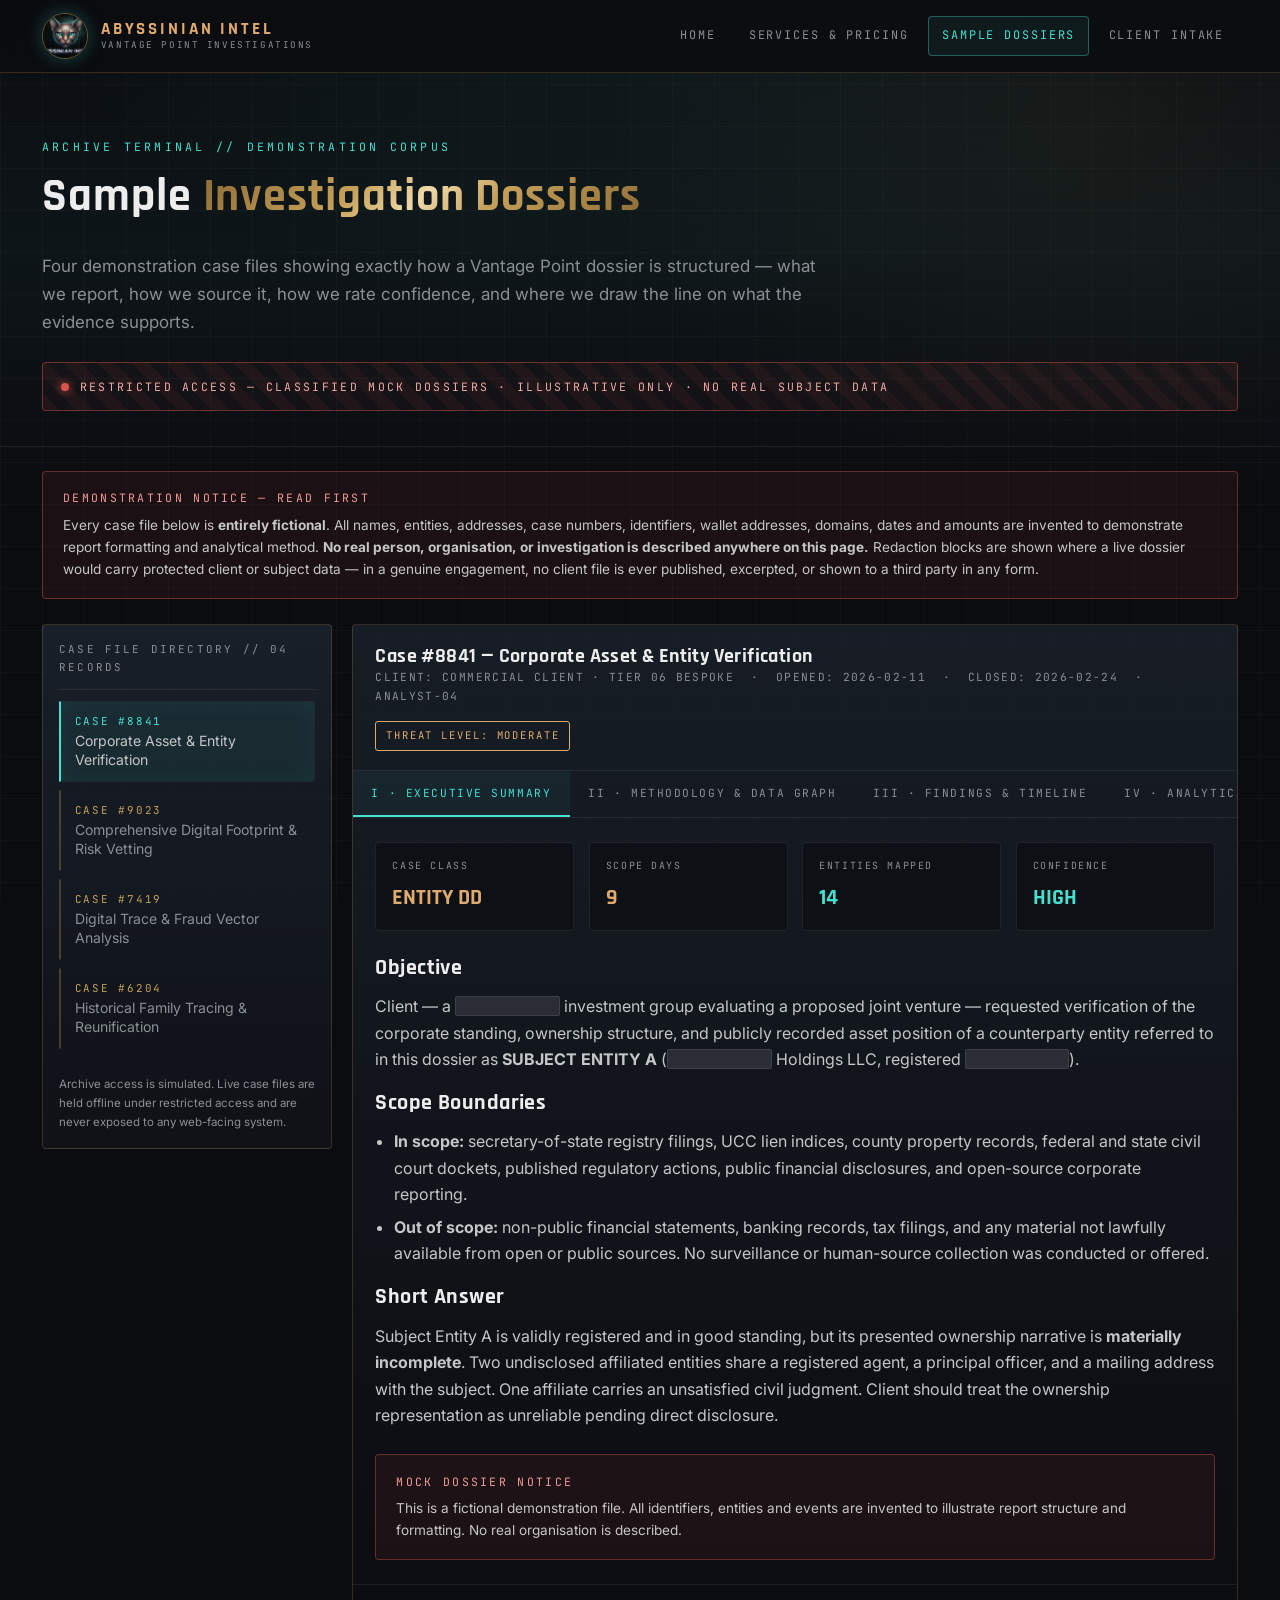
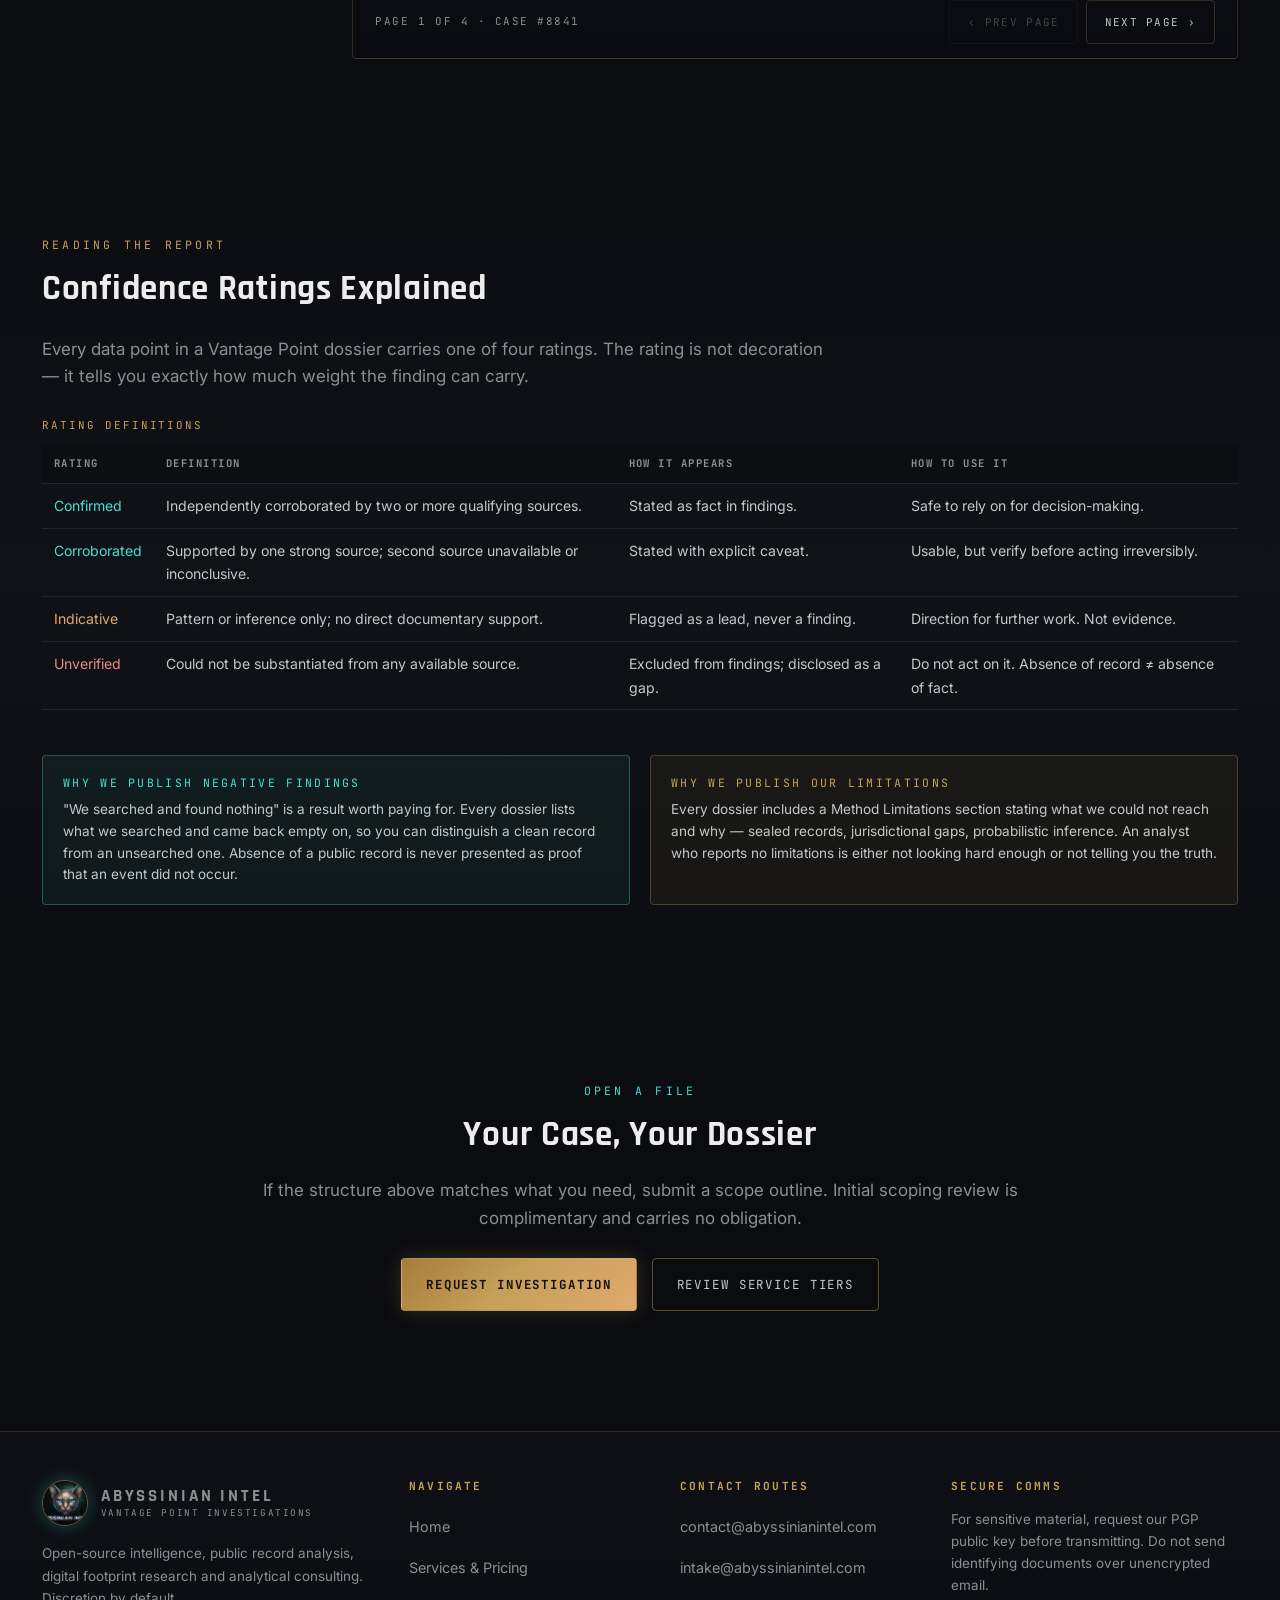
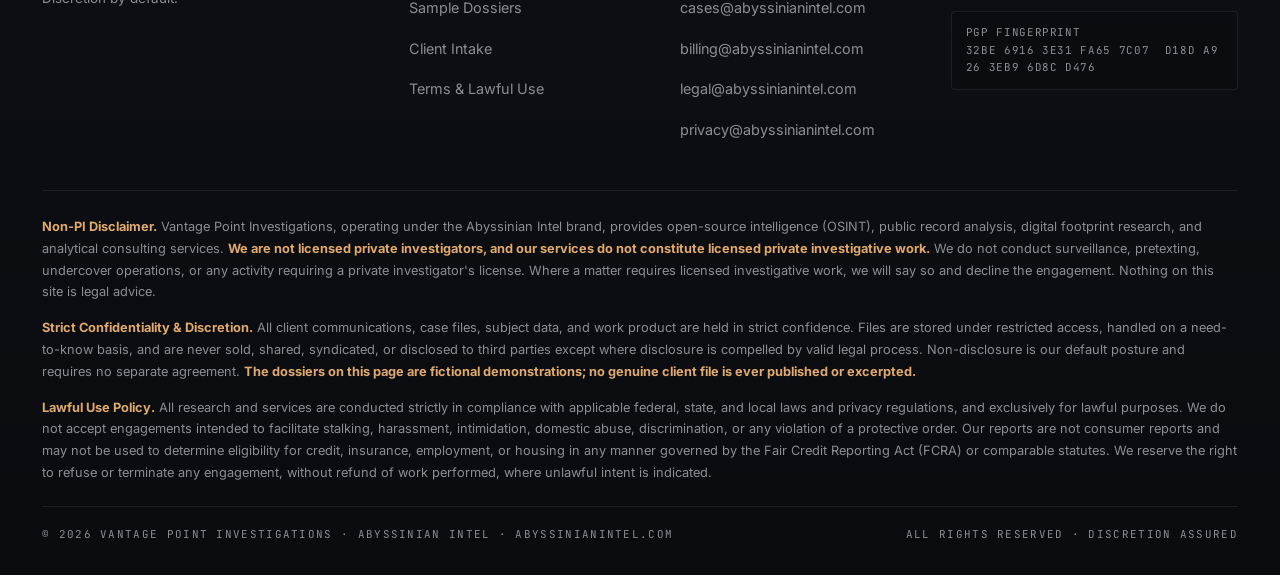
==== reports.html @ d6c613a6 "Initial commit: Abyssinian Intel site build" ====
<!DOCTYPE html>
<html lang="en">
<head>
<meta charset="utf-8">
<meta name="viewport" content="width=device-width, initial-scale=1">
<title>Sample Dossiers — Abyssinian Intel | Vantage Point Investigations</title>
<meta name="description" content="Interactive mock investigation dossiers demonstrating Vantage Point Investigations' report structure: executive summary, methodology, findings and timeline, and analytical conclusion.">
<meta name="theme-color" content="#0B0C10">
<meta name="robots" content="noindex, follow">
<link rel="icon" href="assets/Logo1.jpg">
<link rel="preconnect" href="https://fonts.googleapis.com">
<link rel="preconnect" href="https://fonts.gstatic.com" crossorigin>
<link href="https://fonts.googleapis.com/css2?family=Rajdhani:wght@500;600;700&family=Inter:wght@300;400;500;600&family=JetBrains+Mono:wght@400;500&display=swap" rel="stylesheet">
<link rel="stylesheet" href="assets/css/style.css">
</head>
<body>

<div class="backdrop" aria-hidden="true"></div>

<!-- ====================== HEADER ====================== -->
<header class="site-header">
  <div class="wrap nav">
    <a class="brand" href="index.html" aria-label="Abyssinian Intel — home">
      <img class="brand__mark" src="assets/Logo1.jpg" alt="Abyssinian Intel emblem">
      <span class="brand__text">
        <span class="brand__name">Abyssinian Intel</span>
        <span class="brand__sub">Vantage Point Investigations</span>
      </span>
    </a>
    <button class="nav__toggle" type="button" aria-controls="nav-links" aria-expanded="false" aria-label="Toggle navigation">☰</button>
    <nav class="nav__links" id="nav-links" aria-label="Primary">
      <a href="index.html">Home</a>
      <a href="services.html">Services &amp; Pricing</a>
      <a href="reports.html">Sample Dossiers</a>
      <a href="intake.html">Client Intake</a>
    </nav>
  </div>
</header>

<main>

  <!-- ====================== PAGE HEAD ====================== -->
  <section class="page-head">
    <div class="wrap">
      <span class="eyebrow">Archive Terminal // Demonstration Corpus</span>
      <h1>Sample <span class="metal">Investigation Dossiers</span></h1>
      <p class="lede mb-2">
        Four demonstration case files showing exactly how a Vantage Point dossier is structured — what we report,
        how we source it, how we rate confidence, and where we draw the line on what the evidence supports.
      </p>

      <div class="classified-bar" role="note">
        Restricted Access — Classified Mock Dossiers · Illustrative Only · No Real Subject Data
      </div>
    </div>
  </section>

  <!-- ====================== TERMINAL ====================== -->
  <section class="section" style="padding-top:1.5rem">
    <div class="wrap">

      <div class="notice notice--red mb-2" role="note">
        <span class="notice__title">Demonstration Notice — Read First</span>
        <p class="mb-0 small">
          Every case file below is <strong>entirely fictional</strong>. All names, entities, addresses, case numbers,
          identifiers, wallet addresses, domains, dates and amounts are invented to demonstrate report formatting and
          analytical method. <strong>No real person, organisation, or investigation is described anywhere on this page.</strong>
          Redaction blocks are shown where a live dossier would carry protected client or subject data — in a genuine
          engagement, no client file is ever published, excerpted, or shown to a third party in any form.
        </p>
      </div>

      <div class="terminal">

        <!-- ---------- CASE DIRECTORY ---------- -->
        <aside class="case-list" aria-label="Case file directory">
          <div class="case-list__head">Case File Directory // 04 Records</div>
          <div id="case-list" role="tablist" aria-orientation="vertical"></div>
          <p class="small dim mt-2 mb-0" style="font-size:.72rem">
            Archive access is simulated. Live case files are held offline under restricted access and are never
            exposed to any web-facing system.
          </p>
        </aside>

        <!-- ---------- DOSSIER VIEWER ---------- -->
        <article class="dossier" id="dossier">
          <header class="dossier__head">
            <div>
              <h2 class="dossier__title" id="dossier-title">Loading case file…</h2>
              <div class="dossier__meta" id="dossier-meta"></div>
            </div>
            <span class="stamp stamp--amber" id="dossier-stamp">—</span>
          </header>

          <div class="tabs" id="dossier-tabs" role="tablist" aria-label="Dossier sections"></div>

          <div class="dossier__body" id="dossier-body">
            <noscript>
              <div class="notice notice--red">
                <span class="notice__title">JavaScript Required</span>
                <p class="mb-0 small">The interactive dossier viewer needs JavaScript enabled. Sample reports can also
                be requested by email from <a href="mailto:cases@abyssinianintel.com">cases@abyssinianintel.com</a>.</p>
              </div>
            </noscript>
          </div>

          <footer class="dossier__foot">
            <span id="dossier-page">Page 1 of 4</span>
            <span class="pager">
              <button type="button" id="dossier-prev">‹ Prev Page</button>
              <button type="button" id="dossier-next">Next Page ›</button>
            </span>
          </footer>
        </article>

      </div>
    </div>
  </section>

  <!-- ====================== HOW TO READ ====================== -->
  <section class="section section--alt">
    <div class="wrap">
      <span class="eyebrow eyebrow--copper">Reading the Report</span>
      <h2 class="mb-2">Confidence Ratings Explained</h2>
      <p class="lede mb-2">
        Every data point in a Vantage Point dossier carries one of four ratings. The rating is not decoration —
        it tells you exactly how much weight the finding can carry.
      </p>

      <div class="table-scroll">
        <table class="data-table">
          <caption>Rating definitions</caption>
          <thead>
            <tr><th scope="col">Rating</th><th scope="col">Definition</th><th scope="col">How It Appears</th><th scope="col">How To Use It</th></tr>
          </thead>
          <tbody>
            <tr>
              <td><span style="color:var(--cyan)">Confirmed</span></td>
              <td>Independently corroborated by two or more qualifying sources.</td>
              <td>Stated as fact in findings.</td>
              <td>Safe to rely on for decision-making.</td>
            </tr>
            <tr>
              <td><span style="color:var(--cyan)">Corroborated</span></td>
              <td>Supported by one strong source; second source unavailable or inconclusive.</td>
              <td>Stated with explicit caveat.</td>
              <td>Usable, but verify before acting irreversibly.</td>
            </tr>
            <tr>
              <td><span style="color:var(--bronze)">Indicative</span></td>
              <td>Pattern or inference only; no direct documentary support.</td>
              <td>Flagged as a lead, never a finding.</td>
              <td>Direction for further work. Not evidence.</td>
            </tr>
            <tr>
              <td><span style="color:#E88B87">Unverified</span></td>
              <td>Could not be substantiated from any available source.</td>
              <td>Excluded from findings; disclosed as a gap.</td>
              <td>Do not act on it. Absence of record ≠ absence of fact.</td>
            </tr>
          </tbody>
        </table>
      </div>

      <div class="grid grid--2 mt-2">
        <div class="notice notice--cyan">
          <span class="notice__title">Why We Publish Negative Findings</span>
          <p class="mb-0 small">
            "We searched and found nothing" is a result worth paying for. Every dossier lists what we searched and
            came back empty on, so you can distinguish a clean record from an unsearched one. Absence of a public
            record is never presented as proof that an event did not occur.
          </p>
        </div>
        <div class="notice">
          <span class="notice__title">Why We Publish Our Limitations</span>
          <p class="mb-0 small">
            Every dossier includes a Method Limitations section stating what we could not reach and why — sealed
            records, jurisdictional gaps, probabilistic inference. An analyst who reports no limitations is either
            not looking hard enough or not telling you the truth.
          </p>
        </div>
      </div>
    </div>
  </section>

  <!-- ====================== CTA ====================== -->
  <section class="section">
    <div class="wrap center">
      <span class="eyebrow">Open a File</span>
      <h2>Your Case, Your Dossier</h2>
      <p class="lede mb-2">
        If the structure above matches what you need, submit a scope outline. Initial scoping review is
        complimentary and carries no obligation.
      </p>
      <div class="btn-row">
        <a class="btn btn--primary" href="intake.html">Request Investigation</a>
        <a class="btn btn--ghost" href="services.html">Review Service Tiers</a>
      </div>
    </div>
  </section>

</main>

<!-- ====================== FOOTER ====================== -->
<footer class="site-footer">
  <div class="wrap">
    <div class="footer-grid">
      <div>
        <a class="brand" href="index.html" style="margin-bottom:1rem">
          <img class="brand__mark" src="assets/Logo1.jpg" alt="">
          <span class="brand__text">
            <span class="brand__name">Abyssinian Intel</span>
            <span class="brand__sub">Vantage Point Investigations</span>
          </span>
        </a>
        <p class="footer-note">
          Open-source intelligence, public record analysis, digital footprint research
          and analytical consulting. Discretion by default.
        </p>
      </div>
      <div>
        <h4>Navigate</h4>
        <ul>
          <li><a href="index.html">Home</a></li>
          <li><a href="services.html">Services &amp; Pricing</a></li>
          <li><a href="reports.html">Sample Dossiers</a></li>
          <li><a href="intake.html">Client Intake</a></li>
          <li><a href="intake.html#terms">Terms &amp; Lawful Use</a></li>
        </ul>
      </div>
      <div>
        <h4>Contact Routes</h4>
        <ul>
          <li><a href="mailto:contact@abyssinianintel.com">contact@abyssinianintel.com</a></li>
          <li><a href="mailto:intake@abyssinianintel.com">intake@abyssinianintel.com</a></li>
          <li><a href="mailto:cases@abyssinianintel.com">cases@abyssinianintel.com</a></li>
          <li><a href="mailto:billing@abyssinianintel.com">billing@abyssinianintel.com</a></li>
          <li><a href="mailto:legal@abyssinianintel.com">legal@abyssinianintel.com</a></li>
          <li><a href="mailto:privacy@abyssinianintel.com">privacy@abyssinianintel.com</a></li>
        </ul>
      </div>
      <div>
        <h4>Secure Comms</h4>
        <p class="footer-note">
          For sensitive material, request our PGP public key before transmitting. Do not send
          identifying documents over unencrypted email.
        </p>
        <div class="pgp">
          PGP FINGERPRINT<br>
          32BE 6916 3E31 FA65 7C07&nbsp; D18D A926 3EB9 6D8C D476<br>
        </div>
      </div>
    </div>

    <div class="legal-block">
      <p>
        <strong>Non-PI Disclaimer.</strong> Vantage Point Investigations, operating under the Abyssinian Intel
        brand, provides open-source intelligence (OSINT), public record analysis, digital footprint research,
        and analytical consulting services. <strong>We are not licensed private investigators, and our services
        do not constitute licensed private investigative work.</strong> We do not conduct surveillance, pretexting,
        undercover operations, or any activity requiring a private investigator's license. Where a matter requires
        licensed investigative work, we will say so and decline the engagement. Nothing on this site is legal advice.
      </p>
      <p>
        <strong>Strict Confidentiality &amp; Discretion.</strong> All client communications, case files, subject
        data, and work product are held in strict confidence. Files are stored under restricted access, handled
        on a need-to-know basis, and are never sold, shared, syndicated, or disclosed to third parties except
        where disclosure is compelled by valid legal process. Non-disclosure is our default posture and requires
        no separate agreement. <strong>The dossiers on this page are fictional demonstrations; no genuine client
        file is ever published or excerpted.</strong>
      </p>
      <p>
        <strong>Lawful Use Policy.</strong> All research and services are conducted strictly in compliance with
        applicable federal, state, and local laws and privacy regulations, and exclusively for lawful purposes.
        We do not accept engagements intended to facilitate stalking, harassment, intimidation, domestic abuse,
        discrimination, or any violation of a protective order. Our reports are not consumer reports and may not
        be used to determine eligibility for credit, insurance, employment, or housing in any manner governed by
        the Fair Credit Reporting Act (FCRA) or comparable statutes. We reserve the right to refuse or terminate
        any engagement, without refund of work performed, where unlawful intent is indicated.
      </p>
      <div class="colophon">
        <span>&copy; <span data-year>2026</span> Vantage Point Investigations · Abyssinian Intel · abyssinianintel.com</span>
        <span>All rights reserved · Discretion assured</span>
      </div>
    </div>
  </div>
</footer>

<script src="assets/js/main.js"></script>
<script src="assets/js/reports.js"></script>
</body>
</html>
---- assets/css/style.css ----
/* ==========================================================================
   ABYSSINIAN INTEL / VANTAGE POINT INVESTIGATIONS
   Global stylesheet — shared across index, services, reports, intake
   --------------------------------------------------------------------------
   Palette:
     --obsidian   #0B0C10   deep background
     --gunmetal   #1F2833   panel / elevated surface
     --copper     #C5A059   primary metallic accent
     --bronze     #E0A96D   secondary metallic accent (gradient partner)
     --cyan       #45E0D0   active data node / live signal
     --bone       #C5C6C7   primary off-white text
   ========================================================================== */

/* ---------- 1. TOKENS ---------- */
:root {
  --obsidian:      #0B0C10;
  --obsidian-2:    #101218;
  --gunmetal:      #1F2833;
  --gunmetal-2:    #17202A;
  --copper:        #C5A059;
  --bronze:        #E0A96D;
  --cyan:          #45E0D0;
  --cyan-dim:      #1E8C82;
  --bone:          #C5C6C7;
  --bone-dim:      #8A8F94;
  --danger:        #D9534F;
  --warn:          #E0A96D;
  --ok:            #45E0D0;

  --metal-grad: linear-gradient(135deg, #8C6A34 0%, #C5A059 35%, #F0D9A8 50%, #C5A059 65%, #8C6A34 100%);
  --edge:       1px solid rgba(197, 160, 89, 0.22);
  --edge-soft:  1px solid rgba(197, 198, 199, 0.10);
  --glow-cyan:  0 0 18px rgba(69, 224, 208, 0.28);
  --glow-copper:0 0 22px rgba(197, 160, 89, 0.22);

  --font-display: "Rajdhani", "Oswald", "Arial Narrow", sans-serif;
  --font-body:    "Inter", "Segoe UI", system-ui, -apple-system, sans-serif;
  --font-mono:    "JetBrains Mono", "IBM Plex Mono", "Consolas", monospace;

  --maxw: 1240px;
  --radius: 4px;
}

/* ---------- 2. RESET ---------- */
*, *::before, *::after { box-sizing: border-box; }
html { scroll-behavior: smooth; -webkit-text-size-adjust: 100%; }
body {
  margin: 0;
  background: var(--obsidian);
  color: var(--bone);
  font-family: var(--font-body);
  font-size: 16px;
  line-height: 1.65;
  overflow-x: hidden;
}
img { max-width: 100%; display: block; }
a { color: var(--bronze); text-decoration: none; transition: color .2s ease; }
a:hover { color: var(--cyan); }
h1, h2, h3, h4 {
  font-family: var(--font-display);
  font-weight: 700;
  letter-spacing: .02em;
  line-height: 1.18;
  margin: 0 0 .6em;
  color: #EDEDEE;
}
h1 { font-size: clamp(2rem, 5vw, 3.4rem); }
h2 { font-size: clamp(1.5rem, 3vw, 2.2rem); }
h3 { font-size: clamp(1.1rem, 2vw, 1.35rem); }
p  { margin: 0 0 1.1em; }
ul { margin: 0 0 1.1em; padding-left: 1.15rem; }
li { margin-bottom: .4em; }
hr { border: 0; border-top: var(--edge-soft); margin: 2.5rem 0; }

/* Anchor targets must clear the sticky header, or a jump to #tier-3 (or a
   case file, or #terms) lands with its heading hidden behind the nav bar. */
[id] { scroll-margin-top: 88px; }

/* ---------- 3. LAYOUT PRIMITIVES ---------- */
.wrap { width: 100%; max-width: var(--maxw); margin: 0 auto; padding-inline: 22px; }
.section { padding-block: clamp(3rem, 7vw, 5.5rem); }
.section--alt { background: linear-gradient(180deg, var(--obsidian) 0%, var(--obsidian-2) 50%, var(--obsidian) 100%); }
.center { text-align: center; }
.lede { font-size: 1.06rem; color: var(--bone-dim); max-width: 72ch; }
.center .lede { margin-inline: auto; }

/* Eyebrow / classification label */
.eyebrow {
  font-family: var(--font-mono);
  font-size: .72rem;
  letter-spacing: .28em;
  text-transform: uppercase;
  color: var(--cyan);
  margin-bottom: .9rem;
  display: block;
}
.eyebrow--copper { color: var(--copper); }

/* Metallic gradient text */
.metal {
  background: var(--metal-grad);
  -webkit-background-clip: text;
  background-clip: text;
  color: transparent;
  -webkit-text-fill-color: transparent;
}

/* ---------- 4. BACKDROP: subtle data-grid + scanline ---------- */
.backdrop {
  position: fixed;
  inset: 0;
  z-index: -2;
  pointer-events: none;
  background:
    radial-gradient(900px 600px at 50% -10%, rgba(69,224,208,.07), transparent 70%),
    radial-gradient(700px 500px at 85% 15%, rgba(197,160,89,.06), transparent 70%),
    linear-gradient(rgba(197,198,199,.030) 1px, transparent 1px) 0 0 / 100% 42px,
    linear-gradient(90deg, rgba(197,198,199,.030) 1px, transparent 1px) 0 0 / 42px 100%,
    var(--obsidian);
}
.backdrop::after {
  /* slow ambient sweep */
  content: "";
  position: absolute;
  inset: 0;
  background: linear-gradient(180deg, transparent 0%, rgba(69,224,208,.045) 50%, transparent 100%);
  height: 55%;
  animation: sweep 14s linear infinite;
}
@keyframes sweep {
  0%   { transform: translateY(-60%); opacity: 0; }
  15%  { opacity: 1; }
  85%  { opacity: 1; }
  100% { transform: translateY(160%); opacity: 0; }
}

/* ---------- 5. HEADER / NAV ---------- */
.site-header {
  position: sticky;
  top: 0;
  z-index: 60;
  background: rgba(11, 12, 16, .86);
  backdrop-filter: blur(10px);
  -webkit-backdrop-filter: blur(10px);
  border-bottom: var(--edge);
}
.nav {
  display: flex;
  align-items: center;
  justify-content: space-between;
  gap: 1rem;
  min-height: 72px;
}
.brand { display: flex; align-items: center; gap: .8rem; }
.brand__mark {
  width: 46px; height: 46px;
  border-radius: 50%;
  object-fit: cover;
  object-position: center 42%;
  border: 1px solid rgba(197,160,89,.5);
  box-shadow: var(--glow-cyan);
  flex: none;
}
.brand__text { display: flex; flex-direction: column; line-height: 1.05; }
.brand__name {
  font-family: var(--font-display);
  font-weight: 700;
  font-size: 1.05rem;
  letter-spacing: .17em;
  text-transform: uppercase;
}
.brand__sub {
  font-family: var(--font-mono);
  font-size: .58rem;
  letter-spacing: .17em;
  text-transform: uppercase;
  color: var(--bone-dim);
  margin-top: 3px;
}

.nav__links { display: flex; align-items: center; gap: .35rem; }
.nav__links a {
  font-family: var(--font-mono);
  font-size: .74rem;
  letter-spacing: .16em;
  text-transform: uppercase;
  color: var(--bone-dim);
  padding: .55rem .8rem;
  border: 1px solid transparent;
  border-radius: var(--radius);
  transition: all .2s ease;
}
.nav__links a:hover { color: var(--bone); border-color: rgba(197,160,89,.28); }
.nav__links a.is-active { color: var(--cyan); border-color: rgba(69,224,208,.35); background: rgba(69,224,208,.06); }

/* Mobile nav toggle */
.nav__toggle {
  display: none;
  background: transparent;
  border: var(--edge);
  border-radius: var(--radius);
  color: var(--bone);
  width: 44px; height: 40px;
  cursor: pointer;
  font-size: 1.1rem;
  line-height: 1;
}

@media (max-width: 900px) {
  .nav__toggle { display: block; }
  .nav__links {
    position: absolute;
    top: 100%; left: 0; right: 0;
    flex-direction: column;
    align-items: stretch;
    gap: 0;
    background: rgba(11,12,16,.98);
    border-bottom: var(--edge);
    padding: .5rem 18px 1rem;
  }
  .nav__links[hidden] { display: none; }
  .nav__links a { padding: .8rem .6rem; border-bottom: var(--edge-soft); border-radius: 0; }
}

/* ---------- 6. BUTTONS ---------- */
.btn {
  display: inline-flex;
  align-items: center;
  justify-content: center;
  gap: .55rem;
  font-family: var(--font-mono);
  font-size: .78rem;
  letter-spacing: .15em;
  text-transform: uppercase;
  padding: .95rem 1.5rem;
  border-radius: var(--radius);
  border: 1px solid rgba(197,160,89,.45);
  cursor: pointer;
  transition: transform .18s ease, box-shadow .25s ease, border-color .2s ease, color .2s ease;
  text-align: center;
}
.btn--primary {
  background: linear-gradient(135deg, #A67C3A 0%, #C5A059 45%, #E0A96D 100%);
  color: #14100A;
  font-weight: 700;
  border-color: transparent;
  box-shadow: var(--glow-copper);
}
.btn--primary:hover { transform: translateY(-2px); color: #14100A; box-shadow: 0 0 30px rgba(224,169,109,.4); }
.btn--ghost { background: transparent; color: var(--bone); }
.btn--ghost:hover { transform: translateY(-2px); border-color: var(--cyan); color: var(--cyan); box-shadow: var(--glow-cyan); }
.btn--cyan {
  background: rgba(69,224,208,.08);
  border-color: rgba(69,224,208,.45);
  color: var(--cyan);
}
.btn--cyan:hover { background: rgba(69,224,208,.16); transform: translateY(-2px); box-shadow: var(--glow-cyan); }
.btn--block { width: 100%; }
.btn-row { display: flex; flex-wrap: wrap; gap: .9rem; }
.center .btn-row { justify-content: center; }

/* ---------- 7. HERO ---------- */
.hero {
  position: relative;
  min-height: calc(100vh - 72px);
  display: flex;
  align-items: center;
  padding-block: clamp(3rem, 8vw, 6rem);
  overflow: hidden;
}
.hero__inner {
  display: grid;
  grid-template-columns: 1.05fr .95fr;
  gap: clamp(2rem, 5vw, 4rem);
  align-items: center;
  width: 100%;
}
.hero h1 { margin-bottom: .5em; }
.hero__sub { font-size: 1.08rem; color: var(--bone-dim); max-width: 56ch; }

/* Logo with ambient pulse */
.hero__logo { position: relative; display: grid; place-items: center; }
.hero__logo img {
  position: relative;
  z-index: 2;
  width: 100%;
  max-width: 520px;
  border-radius: 8px;
  border: 1px solid rgba(197,160,89,.30);
  box-shadow: 0 24px 70px rgba(0,0,0,.65);
}
.pulse-ring {
  position: absolute;
  z-index: 1;
  width: min(78%, 420px);
  aspect-ratio: 1;
  border-radius: 50%;
  border: 1px solid rgba(69,224,208,.35);
  animation: pulse 4.2s ease-out infinite;
  pointer-events: none;
}
.pulse-ring:nth-child(2) { animation-delay: 1.4s; }
.pulse-ring:nth-child(3) { animation-delay: 2.8s; }
@keyframes pulse {
  0%   { transform: scale(.72); opacity: .0; }
  25%  { opacity: .75; }
  100% { transform: scale(1.55); opacity: 0; }
}

/* Live status strip */
.status-strip {
  display: flex;
  flex-wrap: wrap;
  gap: 1.4rem;
  margin-top: 2rem;
  padding-top: 1.4rem;
  border-top: var(--edge-soft);
  font-family: var(--font-mono);
  font-size: .7rem;
  letter-spacing: .14em;
  text-transform: uppercase;
  color: var(--bone-dim);
}
.node { display: inline-flex; align-items: center; gap: .5rem; }
.node::before {
  content: "";
  width: 7px; height: 7px;
  border-radius: 50%;
  background: var(--cyan);
  box-shadow: 0 0 10px var(--cyan);
  animation: blip 2.4s ease-in-out infinite;
}
.node--copper::before { background: var(--copper); box-shadow: 0 0 10px var(--copper); animation-delay: .8s; }
@keyframes blip { 0%,100% { opacity: 1; } 50% { opacity: .25; } }

@media (max-width: 920px) {
  .hero { min-height: auto; }
  .hero__inner { grid-template-columns: 1fr; }
  .hero__logo { order: -1; }
}

/* ---------- 8. CARDS & GRIDS ---------- */
.grid { display: grid; gap: 1.25rem; }
.grid--3 { grid-template-columns: repeat(3, 1fr); }
.grid--4 { grid-template-columns: repeat(4, 1fr); }
.grid--2 { grid-template-columns: repeat(2, 1fr); }
@media (max-width: 980px) { .grid--3, .grid--4 { grid-template-columns: repeat(2, 1fr); } }
@media (max-width: 640px) { .grid--2, .grid--3, .grid--4 { grid-template-columns: 1fr; } }

.card {
  position: relative;
  background: linear-gradient(160deg, rgba(31,40,51,.78) 0%, rgba(16,18,24,.9) 100%);
  border: var(--edge);
  border-radius: var(--radius);
  padding: 1.6rem 1.5rem;
  transition: transform .22s ease, border-color .22s ease, box-shadow .25s ease;
  overflow: hidden;
}
.card::before {
  content: "";
  position: absolute;
  top: 0; left: 0; right: 0;
  height: 2px;
  background: var(--metal-grad);
  opacity: .55;
  transition: opacity .25s ease;
}
.card:hover { transform: translateY(-4px); border-color: rgba(69,224,208,.35); box-shadow: 0 16px 40px rgba(0,0,0,.5); }
.card:hover::before { opacity: 1; }
.card__icon {
  font-family: var(--font-mono);
  font-size: .68rem;
  letter-spacing: .2em;
  color: var(--copper);
  display: block;
  margin-bottom: .7rem;
}
.card p:last-child { margin-bottom: 0; }
.card--link { display: block; color: inherit; }
.card--link:hover { color: inherit; }
.card__go {
  font-family: var(--font-mono);
  font-size: .72rem;
  letter-spacing: .16em;
  text-transform: uppercase;
  color: var(--cyan);
}

/* ---------- 9. SERVICE TIERS ---------- */
.tier {
  display: grid;
  grid-template-columns: 1fr 300px;
  gap: 1.8rem;
  align-items: start;
  background: linear-gradient(160deg, rgba(31,40,51,.72) 0%, rgba(16,18,24,.92) 100%);
  border: var(--edge);
  border-left: 3px solid var(--copper);
  border-radius: var(--radius);
  padding: 1.8rem;
  margin-bottom: 1.25rem;
}
.tier:hover { border-left-color: var(--cyan); }
.tier__no {
  font-family: var(--font-mono);
  font-size: .7rem;
  letter-spacing: .2em;
  color: var(--copper);
}
.tier__price {
  background: rgba(11,12,16,.7);
  border: var(--edge-soft);
  border-radius: var(--radius);
  padding: 1.15rem 1.2rem;
}
.tier__amount {
  font-family: var(--font-display);
  font-size: 1.9rem;
  font-weight: 700;
  color: var(--bronze);
  line-height: 1.1;
}
.tier__unit {
  font-family: var(--font-mono);
  font-size: .68rem;
  letter-spacing: .14em;
  text-transform: uppercase;
  color: var(--bone-dim);
  display: block;
  margin-bottom: .9rem;
}
.tier__meta {
  font-family: var(--font-mono);
  font-size: .7rem;
  letter-spacing: .08em;
  color: var(--bone-dim);
  border-top: var(--edge-soft);
  padding-top: .8rem;
  margin-top: .8rem;
}
.tier ul { font-size: .95rem; }
@media (max-width: 860px) { .tier { grid-template-columns: 1fr; } }

/* ---------- 10. NOTICES / BANNERS ---------- */
.notice {
  border-radius: var(--radius);
  padding: 1.1rem 1.25rem;
  font-size: .9rem;
  line-height: 1.6;
  border: 1px solid rgba(197,160,89,.3);
  background: rgba(197,160,89,.06);
}
.notice--cyan { border-color: rgba(69,224,208,.32); background: rgba(69,224,208,.06); }
.notice--red { border-color: rgba(217,83,79,.4); background: rgba(217,83,79,.08); }
.notice__title {
  font-family: var(--font-mono);
  font-size: .72rem;
  letter-spacing: .2em;
  text-transform: uppercase;
  color: var(--copper);
  display: block;
  margin-bottom: .45rem;
}
.notice--cyan .notice__title { color: var(--cyan); }
.notice--red .notice__title { color: #F09A97; }
.notice p:last-child { margin-bottom: 0; }

/* ---------- 11. REPORTS / CLASSIFIED DASHBOARD ---------- */
.classified-bar {
  border: 1px solid rgba(217,83,79,.45);
  background: repeating-linear-gradient(45deg, rgba(217,83,79,.10) 0 12px, rgba(217,83,79,.04) 12px 24px);
  border-radius: var(--radius);
  padding: .85rem 1.1rem;
  font-family: var(--font-mono);
  font-size: .72rem;
  letter-spacing: .2em;
  text-transform: uppercase;
  color: #F0A9A6;
  display: flex;
  align-items: center;
  gap: .7rem;
  flex-wrap: wrap;
}
.classified-bar::before {
  content: "";
  width: 8px; height: 8px; border-radius: 50%;
  background: var(--danger);
  box-shadow: 0 0 10px var(--danger);
  animation: blip 1.6s ease-in-out infinite;
  flex: none;
}

.terminal {
  display: grid;
  grid-template-columns: 290px 1fr;
  gap: 1.25rem;
  margin-top: 1.5rem;
}
/* Grid items default to min-width:auto, which means a wide child (a data
   table) forces the whole track wider instead of letting .table-scroll
   scroll. min-width:0 lets the track shrink and the overflow container do
   its job — without this the dossier blows the page out sideways on phones. */
.terminal > * { min-width: 0; }
@media (max-width: 900px) { .terminal { grid-template-columns: 1fr; } }

.case-list {
  background: linear-gradient(180deg, rgba(31,40,51,.7), rgba(16,18,24,.9));
  border: var(--edge);
  border-radius: var(--radius);
  padding: 1rem;
  align-self: start;
  position: sticky;
  top: 90px;
}
@media (max-width: 900px) { .case-list { position: static; } }
.case-list__head {
  font-family: var(--font-mono);
  font-size: .68rem;
  letter-spacing: .2em;
  text-transform: uppercase;
  color: var(--bone-dim);
  padding-bottom: .7rem;
  margin-bottom: .7rem;
  border-bottom: var(--edge-soft);
}
.case-btn {
  display: block;
  width: 100%;
  text-align: left;
  background: transparent;
  border: 1px solid transparent;
  border-left: 2px solid rgba(197,160,89,.3);
  border-radius: 0 var(--radius) var(--radius) 0;
  color: var(--bone-dim);
  padding: .75rem .85rem;
  margin-bottom: .5rem;
  cursor: pointer;
  font-family: inherit;
  transition: all .2s ease;
}
.case-btn:hover { background: rgba(197,160,89,.07); color: var(--bone); }
.case-btn.is-active {
  background: rgba(69,224,208,.08);
  border-left-color: var(--cyan);
  color: var(--bone);
  box-shadow: inset 0 0 24px rgba(69,224,208,.06);
}
.case-btn__id {
  display: block;
  font-family: var(--font-mono);
  font-size: .68rem;
  letter-spacing: .16em;
  color: var(--copper);
  margin-bottom: .2rem;
}
.case-btn.is-active .case-btn__id { color: var(--cyan); }
.case-btn__title { font-size: .88rem; line-height: 1.35; }

.dossier {
  background: linear-gradient(180deg, rgba(31,40,51,.62), rgba(11,12,16,.94));
  border: var(--edge);
  border-radius: var(--radius);
  min-height: 620px;
  display: flex;
  flex-direction: column;
}
.dossier__head {
  padding: 1.2rem 1.4rem;
  border-bottom: var(--edge-soft);
  display: flex;
  justify-content: space-between;
  align-items: flex-start;
  gap: 1rem;
  flex-wrap: wrap;
}
.dossier__title { margin: 0; font-size: 1.25rem; }
.dossier__meta {
  font-family: var(--font-mono);
  font-size: .7rem;
  letter-spacing: .12em;
  color: var(--bone-dim);
  text-transform: uppercase;
}
.stamp {
  font-family: var(--font-mono);
  font-size: .66rem;
  letter-spacing: .18em;
  text-transform: uppercase;
  border: 1px solid currentColor;
  border-radius: 3px;
  padding: .32rem .6rem;
  white-space: nowrap;
}
.stamp--red   { color: #E88B87; }
.stamp--amber { color: var(--bronze); }
.stamp--cyan  { color: var(--cyan); }

.tabs {
  display: flex;
  gap: 0;
  border-bottom: var(--edge-soft);
  overflow-x: auto;
  scrollbar-width: thin;
  -webkit-overflow-scrolling: touch;
  min-width: 0;
}
.tab {
  background: transparent;
  border: 0;
  border-bottom: 2px solid transparent;
  color: var(--bone-dim);
  font-family: var(--font-mono);
  font-size: .7rem;
  letter-spacing: .14em;
  text-transform: uppercase;
  padding: .95rem 1.15rem;
  cursor: pointer;
  white-space: nowrap;
  transition: all .2s ease;
}
.tab:hover { color: var(--bone); background: rgba(197,160,89,.05); }
.tab.is-active { color: var(--cyan); border-bottom-color: var(--cyan); background: rgba(69,224,208,.05); }

.dossier__body { padding: 1.5rem 1.4rem; flex: 1; min-width: 0; }
.panel[hidden] { display: none; }
.panel { animation: fadein .28s ease; }
@keyframes fadein { from { opacity: 0; transform: translateY(6px); } to { opacity: 1; transform: none; } }

.redact {
  background: #2A2D34;
  color: transparent;
  border-radius: 2px;
  padding: 0 .35em;
  user-select: none;
  box-shadow: inset 0 0 0 1px rgba(197,198,199,.12);
}
.redact::selection { background: #2A2D34; }

/* Data tables */
.data-table { width: 100%; border-collapse: collapse; font-size: .88rem; margin-bottom: 1.2rem; }
.data-table caption {
  text-align: left;
  font-family: var(--font-mono);
  font-size: .68rem;
  letter-spacing: .18em;
  text-transform: uppercase;
  color: var(--copper);
  padding-bottom: .6rem;
}
.data-table th, .data-table td {
  text-align: left;
  padding: .65rem .75rem;
  border-bottom: var(--edge-soft);
  vertical-align: top;
}
.data-table th {
  font-family: var(--font-mono);
  font-size: .66rem;
  letter-spacing: .14em;
  text-transform: uppercase;
  color: var(--bone-dim);
  background: rgba(11,12,16,.55);
  white-space: nowrap;
}
.data-table tbody tr:hover { background: rgba(69,224,208,.04); }
.table-scroll { overflow-x: auto; -webkit-overflow-scrolling: touch; max-width: 100%; }

/* Metric / node readouts */
.metrics { display: grid; grid-template-columns: repeat(auto-fit, minmax(150px, 1fr)); gap: .9rem; margin-bottom: 1.5rem; }
.metric {
  background: rgba(11,12,16,.6);
  border: var(--edge-soft);
  border-radius: var(--radius);
  padding: .9rem 1rem;
}
.metric__label {
  font-family: var(--font-mono);
  font-size: .62rem;
  letter-spacing: .16em;
  text-transform: uppercase;
  color: var(--bone-dim);
  display: block;
  margin-bottom: .35rem;
}
.metric__value { font-family: var(--font-display); font-size: 1.35rem; font-weight: 700; color: var(--bronze); }
.metric__value--cyan { color: var(--cyan); }

/* Correlation bars */
.bar { margin-bottom: .9rem; }
.bar__row {
  display: flex; justify-content: space-between;
  font-family: var(--font-mono); font-size: .7rem;
  letter-spacing: .1em; color: var(--bone-dim); margin-bottom: .3rem;
}
.bar__track { height: 6px; background: rgba(197,198,199,.08); border-radius: 3px; overflow: hidden; }
.bar__fill {
  height: 100%;
  background: linear-gradient(90deg, var(--cyan-dim), var(--cyan));
  border-radius: 3px;
  box-shadow: 0 0 12px rgba(69,224,208,.5);
  width: 0;
  transition: width .9s cubic-bezier(.2,.8,.2,1);
}
.bar__fill--copper { background: linear-gradient(90deg, #8C6A34, var(--bronze)); box-shadow: 0 0 12px rgba(224,169,109,.45); }

/* Timeline */
.timeline { list-style: none; padding: 0; margin: 0 0 1.2rem; border-left: 1px solid rgba(197,160,89,.3); }
.timeline li { position: relative; padding: 0 0 1.2rem 1.4rem; margin: 0; }
.timeline li::before {
  content: "";
  position: absolute; left: -5px; top: .55rem;
  width: 9px; height: 9px; border-radius: 50%;
  background: var(--obsidian);
  border: 2px solid var(--copper);
}
.timeline li:last-child::before { border-color: var(--cyan); box-shadow: 0 0 10px var(--cyan); }
.timeline time {
  display: block;
  font-family: var(--font-mono);
  font-size: .68rem;
  letter-spacing: .14em;
  color: var(--cyan);
  margin-bottom: .2rem;
}

/* Dossier pagination footer */
.dossier__foot {
  border-top: var(--edge-soft);
  padding: .9rem 1.4rem;
  display: flex;
  justify-content: space-between;
  align-items: center;
  gap: .8rem;
  flex-wrap: wrap;
  font-family: var(--font-mono);
  font-size: .68rem;
  letter-spacing: .14em;
  text-transform: uppercase;
  color: var(--bone-dim);
}
.pager { display: flex; gap: .5rem; }
.pager button {
  background: transparent;
  border: var(--edge);
  border-radius: var(--radius);
  color: var(--bone);
  font-family: var(--font-mono);
  font-size: .68rem;
  letter-spacing: .12em;
  text-transform: uppercase;
  padding: .75rem 1.1rem;
  min-height: 44px;            /* comfortable tap target on touch devices */
  cursor: pointer;
  transition: all .2s ease;
}
.pager button:hover:not(:disabled) { border-color: var(--cyan); color: var(--cyan); }
.pager button:disabled { opacity: .3; cursor: not-allowed; }

/* ---------- 12. FORMS / INTAKE ---------- */
.form-shell {
  background: linear-gradient(180deg, rgba(31,40,51,.68), rgba(11,12,16,.94));
  border: var(--edge);
  border-radius: var(--radius);
  padding: clamp(1.4rem, 3vw, 2.2rem);
}
.steps { display: flex; gap: .5rem; margin-bottom: 1.8rem; flex-wrap: wrap; }
.step-chip {
  flex: 1 1 150px;
  border: var(--edge-soft);
  border-radius: var(--radius);
  padding: .7rem .9rem;
  font-family: var(--font-mono);
  font-size: .66rem;
  letter-spacing: .14em;
  text-transform: uppercase;
  color: var(--bone-dim);
  background: rgba(11,12,16,.5);
  transition: all .25s ease;
}
.step-chip.is-active { color: var(--cyan); border-color: rgba(69,224,208,.4); background: rgba(69,224,208,.07); }
.step-chip.is-done { color: var(--copper); border-color: rgba(197,160,89,.4); }
.step-chip span { display: block; font-size: .58rem; opacity: .7; margin-top: .2rem; letter-spacing: .1em; }

.fstep[hidden] { display: none; }
.fstep { animation: fadein .28s ease; }

.field { margin-bottom: 1.25rem; }
.field label {
  display: block;
  font-family: var(--font-mono);
  font-size: .7rem;
  letter-spacing: .16em;
  text-transform: uppercase;
  color: var(--bone-dim);
  margin-bottom: .5rem;
}
.field .req { color: var(--bronze); }
.field .hint { font-size: .78rem; color: var(--bone-dim); margin-top: .4rem; letter-spacing: 0; text-transform: none; font-family: var(--font-body); }

input[type="text"], input[type="email"], select, textarea {
  width: 100%;
  background: rgba(11,12,16,.75);
  border: 1px solid rgba(197,198,199,.16);
  border-radius: var(--radius);
  color: var(--bone);
  font-family: var(--font-body);
  font-size: .95rem;
  padding: .8rem .9rem;
  transition: border-color .2s ease, box-shadow .2s ease;
}
textarea { min-height: 150px; resize: vertical; font-family: var(--font-body); }
input:focus, select:focus, textarea:focus {
  outline: none;
  border-color: var(--cyan);
  box-shadow: 0 0 0 3px rgba(69,224,208,.12);
}
input::placeholder, textarea::placeholder { color: #5A6069; }
select option { background: var(--gunmetal); color: var(--bone); }

.check {
  display: flex;
  gap: .8rem;
  align-items: flex-start;
  background: rgba(11,12,16,.6);
  border: var(--edge-soft);
  border-radius: var(--radius);
  padding: 1rem;
  font-size: .9rem;
  line-height: 1.55;
}
.check input[type="checkbox"] {
  width: 18px; height: 18px;
  accent-color: var(--cyan);
  margin-top: 3px;
  flex: none;
  cursor: pointer;
}
.check label { cursor: pointer; }

.form-nav { display: flex; justify-content: space-between; gap: .8rem; margin-top: 1.6rem; flex-wrap: wrap; }
.err {
  color: #F0A9A6;
  font-family: var(--font-mono);
  font-size: .72rem;
  letter-spacing: .08em;
  margin-top: .4rem;
}
.err[hidden] { display: none; }

.review-line {
  display: grid;
  grid-template-columns: 190px 1fr;
  gap: .8rem;
  padding: .7rem 0;
  border-bottom: var(--edge-soft);
  font-size: .92rem;
}
.review-line dt {
  font-family: var(--font-mono);
  font-size: .68rem;
  letter-spacing: .14em;
  text-transform: uppercase;
  color: var(--bone-dim);
}
.review-line dd { margin: 0; white-space: pre-wrap; word-break: break-word; }
@media (max-width: 560px) { .review-line { grid-template-columns: 1fr; gap: .2rem; } }

/* Contact route grid */
.routes { display: grid; grid-template-columns: repeat(auto-fit, minmax(230px, 1fr)); gap: .8rem; }
.route {
  background: rgba(11,12,16,.55);
  border: var(--edge-soft);
  border-radius: var(--radius);
  padding: .95rem 1rem;
}
.route__label {
  font-family: var(--font-mono);
  font-size: .62rem;
  letter-spacing: .18em;
  text-transform: uppercase;
  color: var(--copper);
  display: block;
  margin-bottom: .3rem;
}
.route a { font-family: var(--font-mono); font-size: .84rem; word-break: break-all; }

/* ---------- 13. FOOTER ---------- */
.site-footer {
  border-top: var(--edge);
  background: linear-gradient(180deg, rgba(16,18,24,.6), rgba(11,12,16,1));
  padding-block: 3rem 2rem;
  margin-top: 2rem;
}
.footer-grid { display: grid; grid-template-columns: 1.4fr 1fr 1fr 1.2fr; gap: 2rem; }
@media (max-width: 940px) { .footer-grid { grid-template-columns: 1fr 1fr; } }
@media (max-width: 560px) { .footer-grid { grid-template-columns: 1fr; } }
.footer-grid h4 {
  font-family: var(--font-mono);
  font-size: .7rem;
  letter-spacing: .2em;
  text-transform: uppercase;
  color: var(--copper);
  margin-bottom: .9rem;
}
.footer-grid ul { list-style: none; padding: 0; margin: 0; }
.footer-grid li { margin-bottom: .15rem; font-size: .9rem; }
/* Padded block links so footer routes are comfortably tappable on phones */
.footer-grid li a { display: inline-block; padding: .45rem 0; }
.footer-grid a { color: var(--bone-dim); }
.footer-grid a:hover { color: var(--cyan); }
.footer-note { font-size: .84rem; color: var(--bone-dim); }

.legal-block {
  margin-top: 2.4rem;
  padding-top: 1.6rem;
  border-top: var(--edge-soft);
  font-size: .8rem;
  line-height: 1.7;
  color: var(--bone-dim);
}
.legal-block strong { color: var(--bronze); }
.legal-block .colophon {
  margin-top: 1.4rem;
  padding-top: 1.1rem;
  border-top: var(--edge-soft);
  display: flex;
  justify-content: space-between;
  gap: 1rem;
  flex-wrap: wrap;
  font-family: var(--font-mono);
  font-size: .68rem;
  letter-spacing: .12em;
  text-transform: uppercase;
}
.pgp {
  font-family: var(--font-mono);
  font-size: .68rem;
  letter-spacing: .06em;
  color: var(--bone-dim);
  background: rgba(11,12,16,.6);
  border: var(--edge-soft);
  border-radius: var(--radius);
  padding: .7rem .85rem;
  word-break: break-all;
}

/* ---------- 14. PAGE HEADERS (inner pages) ---------- */
.page-head {
  padding-block: clamp(2.5rem, 6vw, 4rem) clamp(1.5rem, 3vw, 2.2rem);
  border-bottom: var(--edge-soft);
}
.page-head h1 { font-size: clamp(1.8rem, 4.2vw, 2.9rem); }

/* ---------- 15. UTILITIES ---------- */
.mono { font-family: var(--font-mono); }
.small { font-size: .85rem; }
.dim { color: var(--bone-dim); }
.mt-0 { margin-top: 0; } .mt-1 { margin-top: .8rem; } .mt-2 { margin-top: 1.6rem; } .mt-3 { margin-top: 2.4rem; }
.mb-0 { margin-bottom: 0; } .mb-1 { margin-bottom: .8rem; } .mb-2 { margin-bottom: 1.6rem; } .mb-3 { margin-bottom: 2.4rem; }
.sr-only {
  position: absolute; width: 1px; height: 1px;
  padding: 0; margin: -1px; overflow: hidden;
  clip: rect(0,0,0,0); white-space: nowrap; border: 0;
}
:focus-visible { outline: 2px solid var(--cyan); outline-offset: 2px; }

/* Reduced motion */
@media (prefers-reduced-motion: reduce) {
  *, *::before, *::after {
    animation-duration: .001ms !important;
    animation-iteration-count: 1 !important;
    transition-duration: .001ms !important;
    scroll-behavior: auto !important;
  }
}

/* Print */
@media print {
  .site-header, .site-footer, .case-list, .pager, .backdrop { display: none !important; }
  body { background: #fff; color: #000; }
}
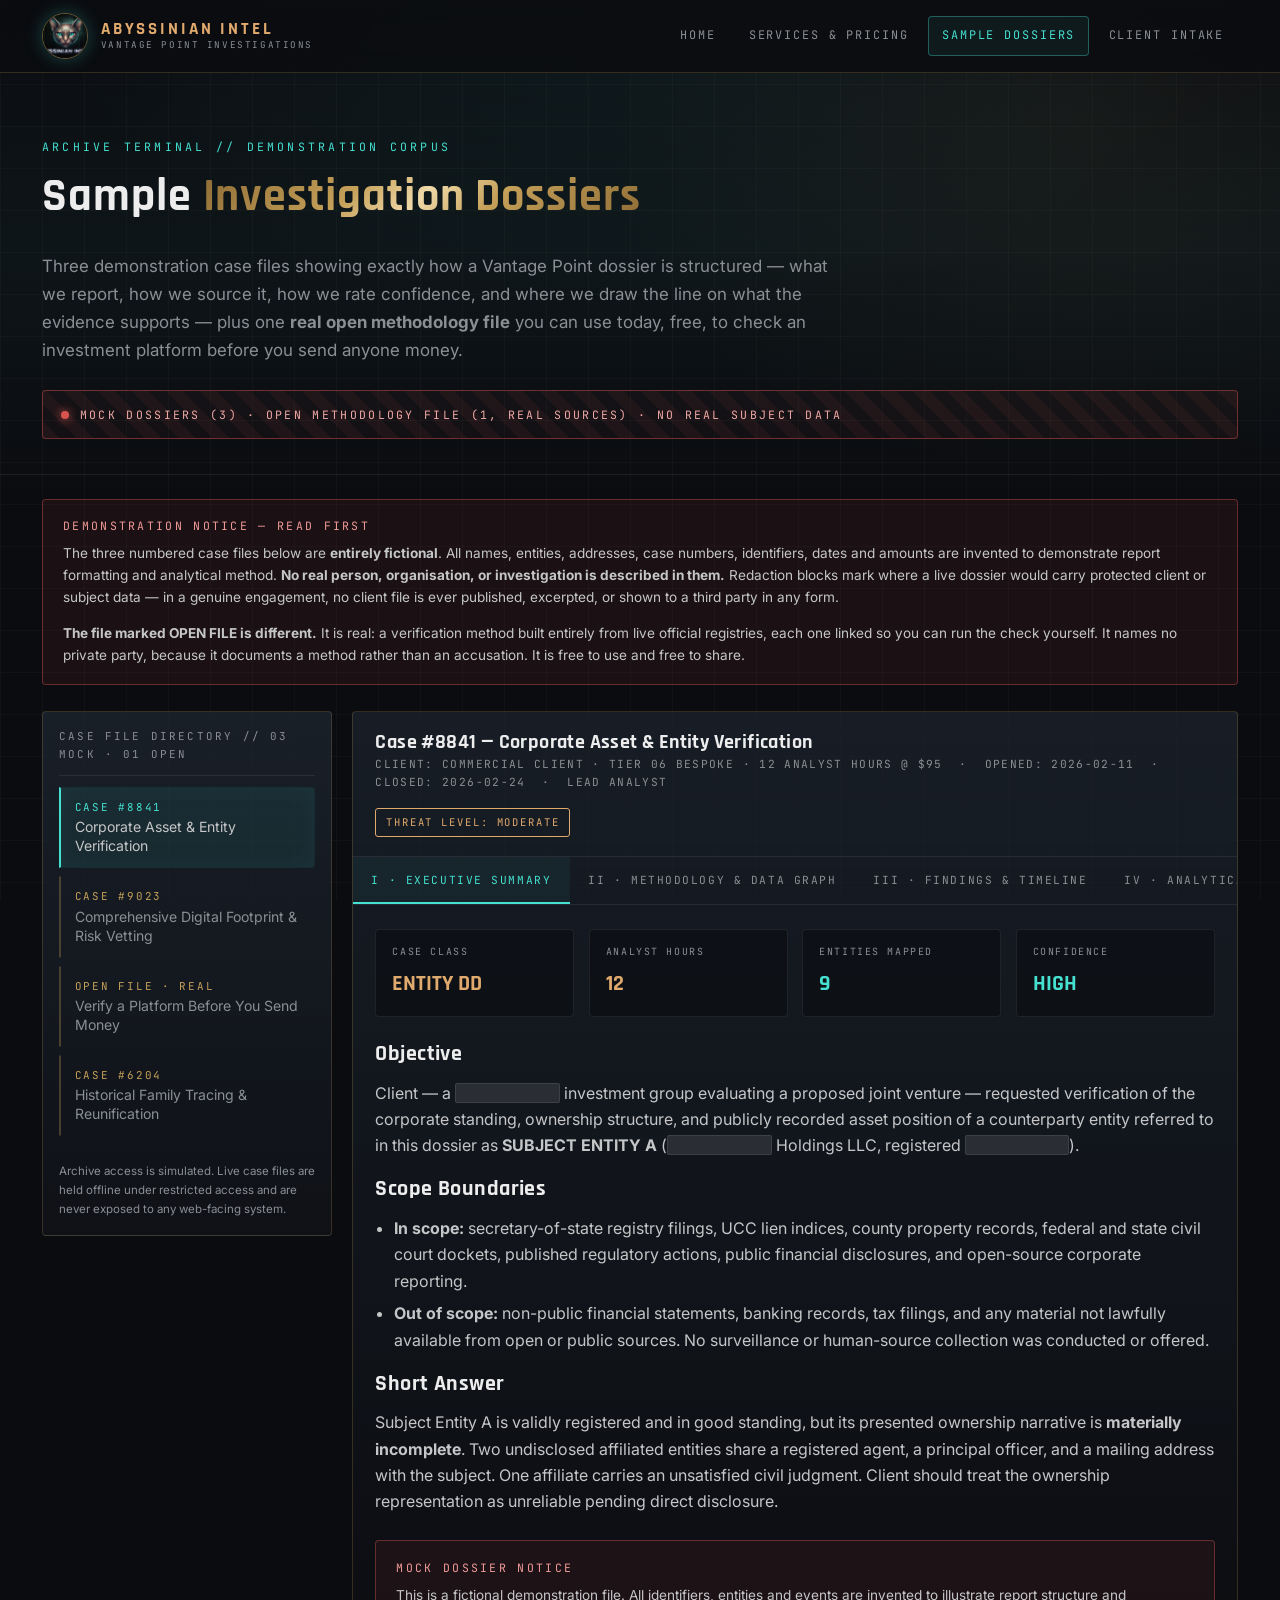
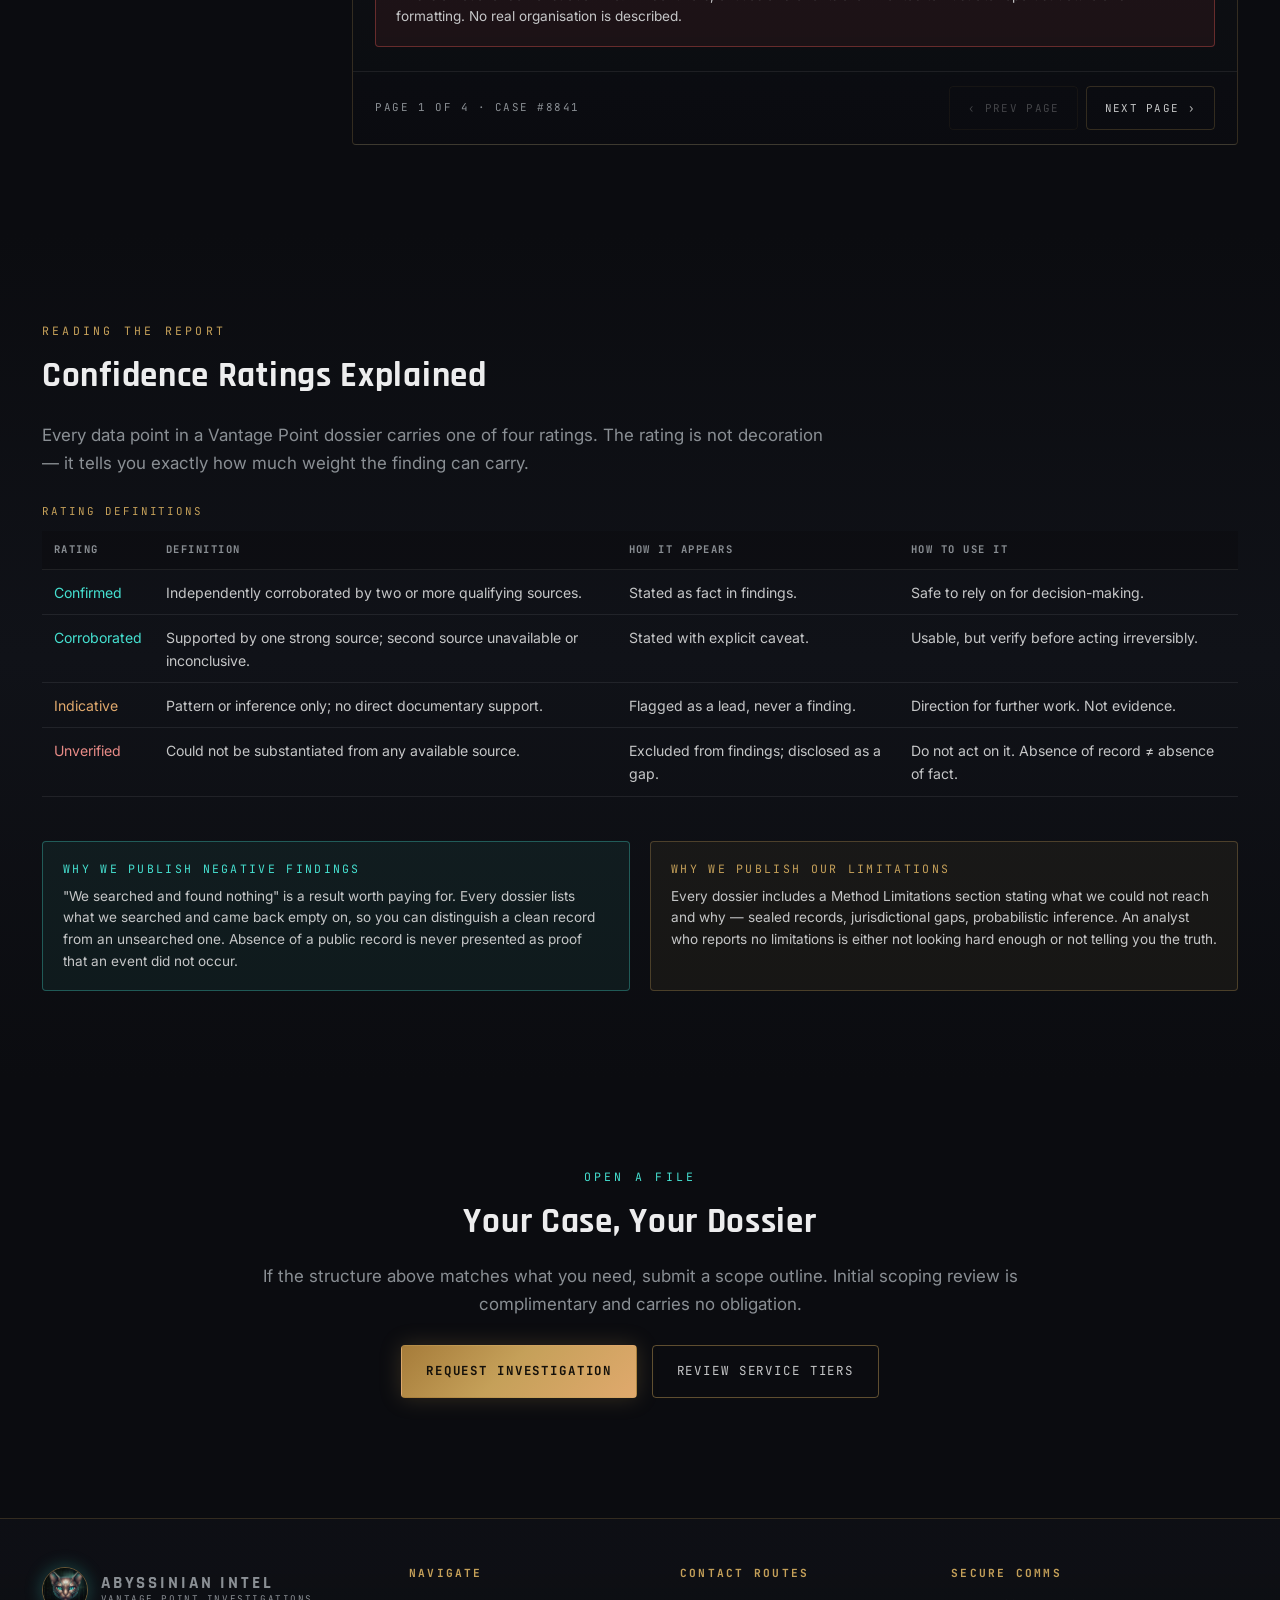
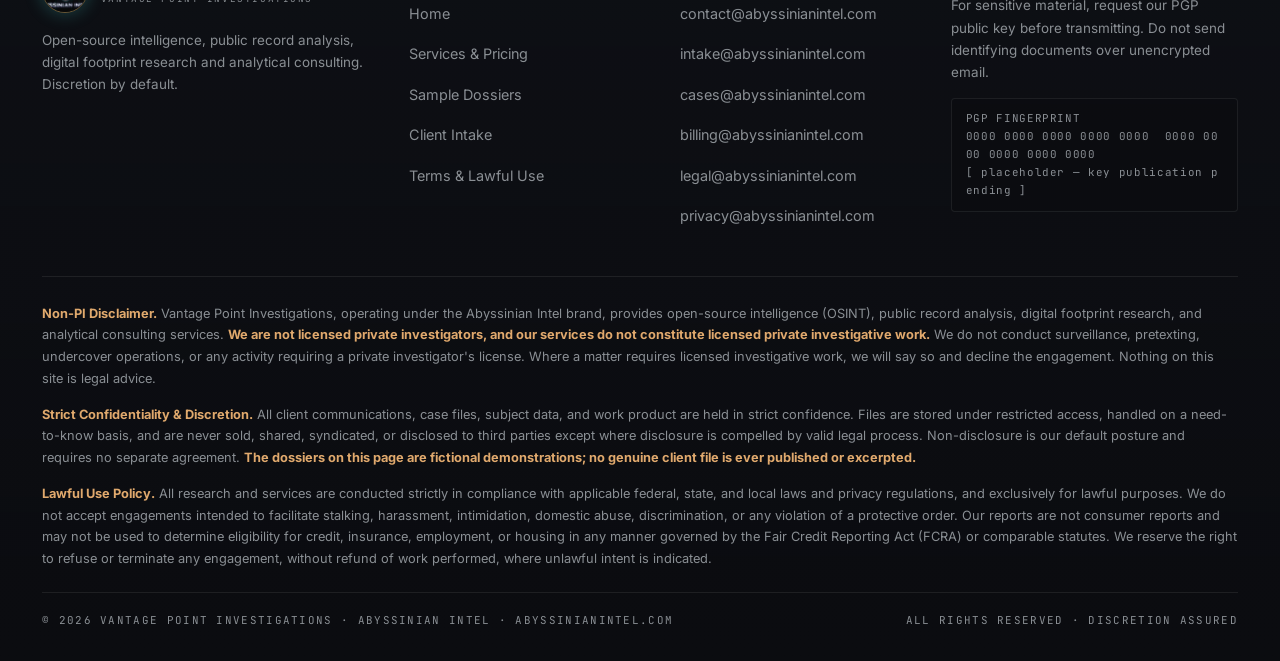
==== commit 28c7f167: "changed pricing and made services clear" ====
--- a/reports.html
+++ b/reports.html
@@ -45,12 +45,14 @@
       <span class="eyebrow">Archive Terminal // Demonstration Corpus</span>
       <h1>Sample <span class="metal">Investigation Dossiers</span></h1>
       <p class="lede mb-2">
-        Four demonstration case files showing exactly how a Vantage Point dossier is structured — what we report,
-        how we source it, how we rate confidence, and where we draw the line on what the evidence supports.
+        Three demonstration case files showing exactly how a Vantage Point dossier is structured — what we report,
+        how we source it, how we rate confidence, and where we draw the line on what the evidence supports —
+        plus one <strong>real open methodology file</strong> you can use today, free, to check an investment
+        platform before you send anyone money.
       </p>
 
       <div class="classified-bar" role="note">
-        Restricted Access — Classified Mock Dossiers · Illustrative Only · No Real Subject Data
+        Mock Dossiers (3) · Open Methodology File (1, real sources) · No Real Subject Data
       </div>
     </div>
   </section>
@@ -61,12 +63,17 @@
 
       <div class="notice notice--red mb-2" role="note">
         <span class="notice__title">Demonstration Notice — Read First</span>
+        <p class="small">
+          The three numbered case files below are <strong>entirely fictional</strong>. All names, entities, addresses,
+          case numbers, identifiers, dates and amounts are invented to demonstrate report formatting and analytical
+          method. <strong>No real person, organisation, or investigation is described in them.</strong> Redaction
+          blocks mark where a live dossier would carry protected client or subject data — in a genuine engagement,
+          no client file is ever published, excerpted, or shown to a third party in any form.
+        </p>
         <p class="mb-0 small">
-          Every case file below is <strong>entirely fictional</strong>. All names, entities, addresses, case numbers,
-          identifiers, wallet addresses, domains, dates and amounts are invented to demonstrate report formatting and
-          analytical method. <strong>No real person, organisation, or investigation is described anywhere on this page.</strong>
-          Redaction blocks are shown where a live dossier would carry protected client or subject data — in a genuine
-          engagement, no client file is ever published, excerpted, or shown to a third party in any form.
+          <strong>The file marked OPEN FILE is different.</strong> It is real: a verification method built entirely
+          from live official registries, each one linked so you can run the check yourself. It names no private party,
+          because it documents a method rather than an accusation. It is free to use and free to share.
         </p>
       </div>
 
@@ -74,7 +81,7 @@
 
         <!-- ---------- CASE DIRECTORY ---------- -->
         <aside class="case-list" aria-label="Case file directory">
-          <div class="case-list__head">Case File Directory // 04 Records</div>
+          <div class="case-list__head">Case File Directory // 03 Mock · 01 Open</div>
           <div id="case-list" role="tablist" aria-orientation="vertical"></div>
           <p class="small dim mt-2 mb-0" style="font-size:.72rem">
             Archive access is simulated. Live case files are held offline under restricted access and are never
@@ -247,7 +254,8 @@
         </p>
         <div class="pgp">
           PGP FINGERPRINT<br>
-          32BE 6916 3E31 FA65 7C07&nbsp; D18D A926 3EB9 6D8C D476<br>
+          0000 0000 0000 0000 0000&nbsp; 0000 0000 0000 0000 0000<br>
+          <span class="dim">[ placeholder — key publication pending ]</span>
         </div>
       </div>
     </div>
--- a/assets/css/style.css
+++ b/assets/css/style.css
@@ -428,6 +428,42 @@
   display: block;
   margin-bottom: .9rem;
 }
+/* Founding-client price block: flag, live price, struck-through list price.
+   Used in .tier__price on services.html. */
+.price-flag {
+  display: inline-block;
+  font-family: var(--font-mono);
+  font-size: .58rem;
+  letter-spacing: .16em;
+  text-transform: uppercase;
+  color: var(--cyan);
+  border: 1px solid rgba(69,224,208,.4);
+  background: rgba(69,224,208,.07);
+  border-radius: 2px;
+  padding: .28rem .5rem;
+  margin-bottom: .7rem;
+}
+.tier__was {
+  display: inline-block;
+  font-family: var(--font-mono);
+  font-size: .72rem;
+  letter-spacing: .08em;
+  color: var(--bone-dim);
+  text-decoration: line-through;
+  margin-left: .5rem;
+}
+.tier__scope {
+  font-family: var(--font-mono);
+  font-size: .66rem;
+  letter-spacing: .06em;
+  line-height: 1.6;
+  color: var(--bone-dim);
+  border-top: var(--edge-soft);
+  padding-top: .7rem;
+  margin-top: .7rem;
+}
+.tier__scope strong { color: var(--bronze); }
+
 .tier__meta {
   font-family: var(--font-mono);
   font-size: .7rem;
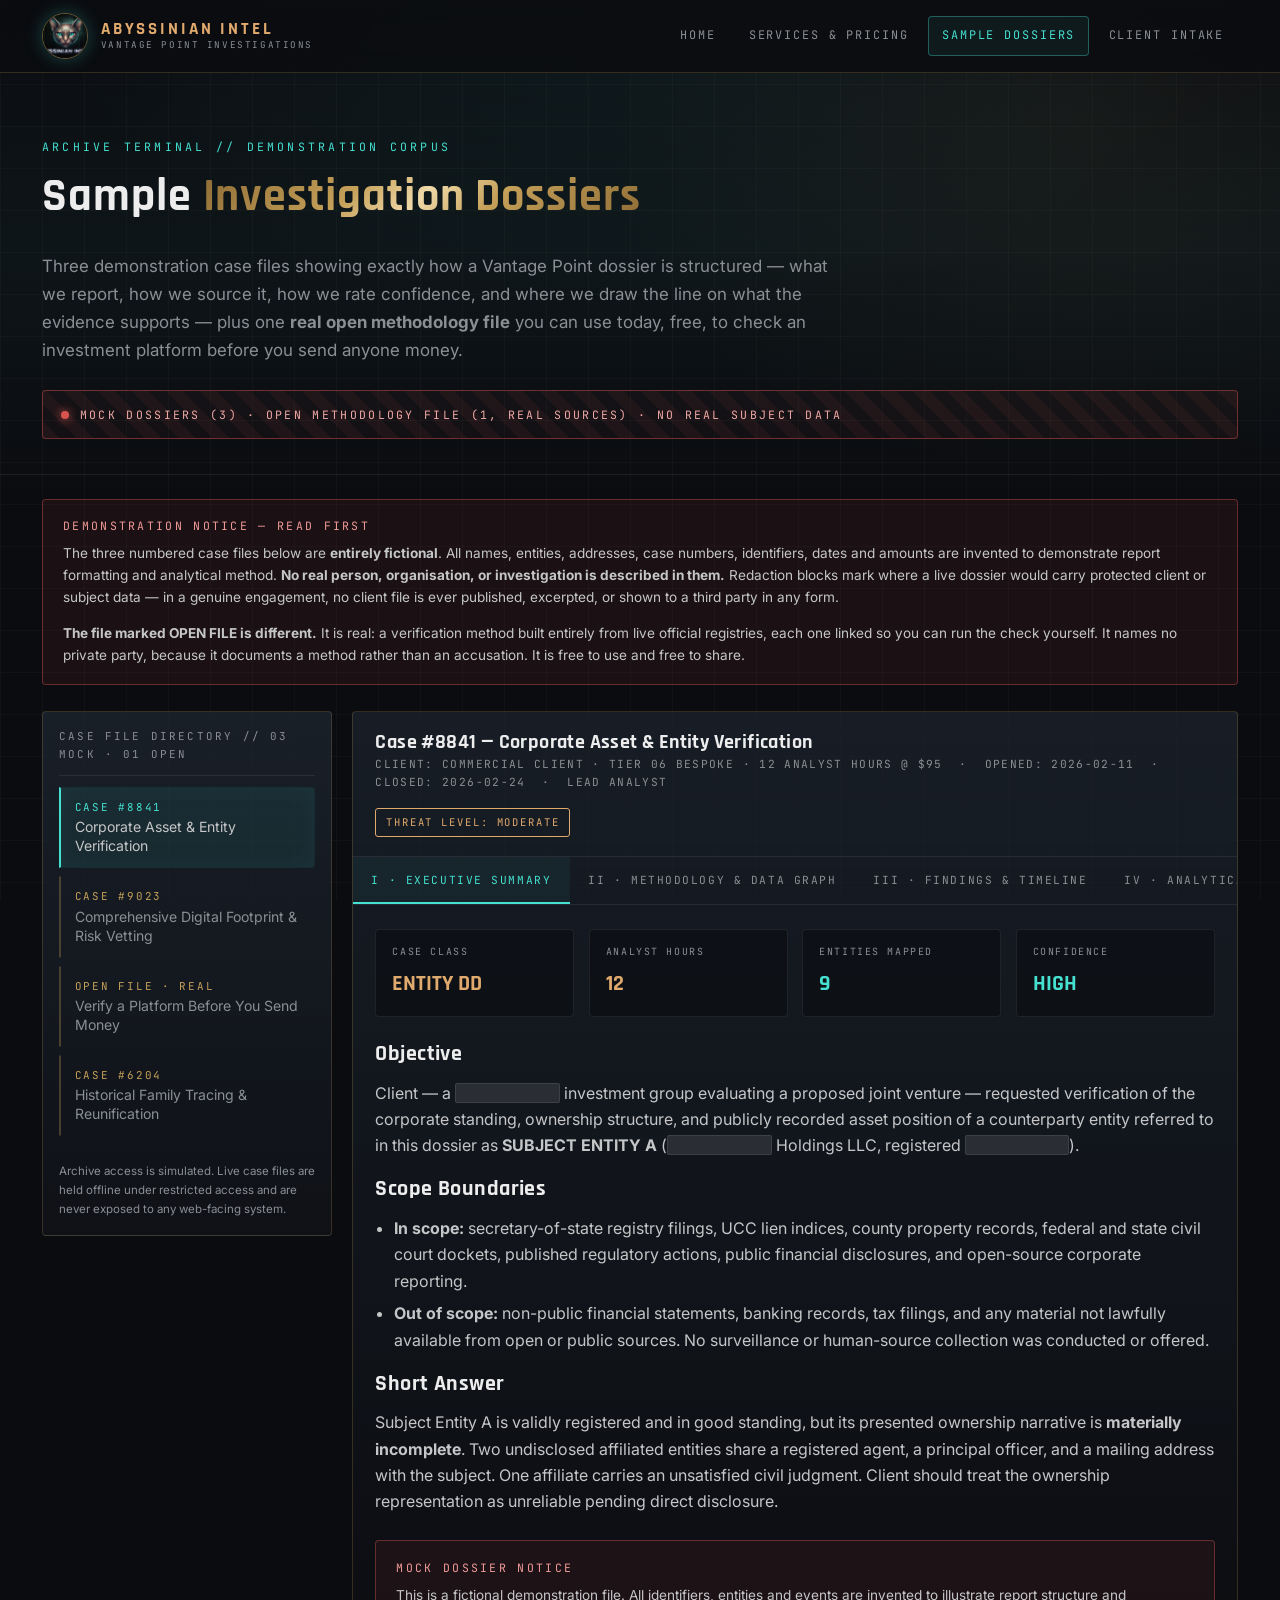
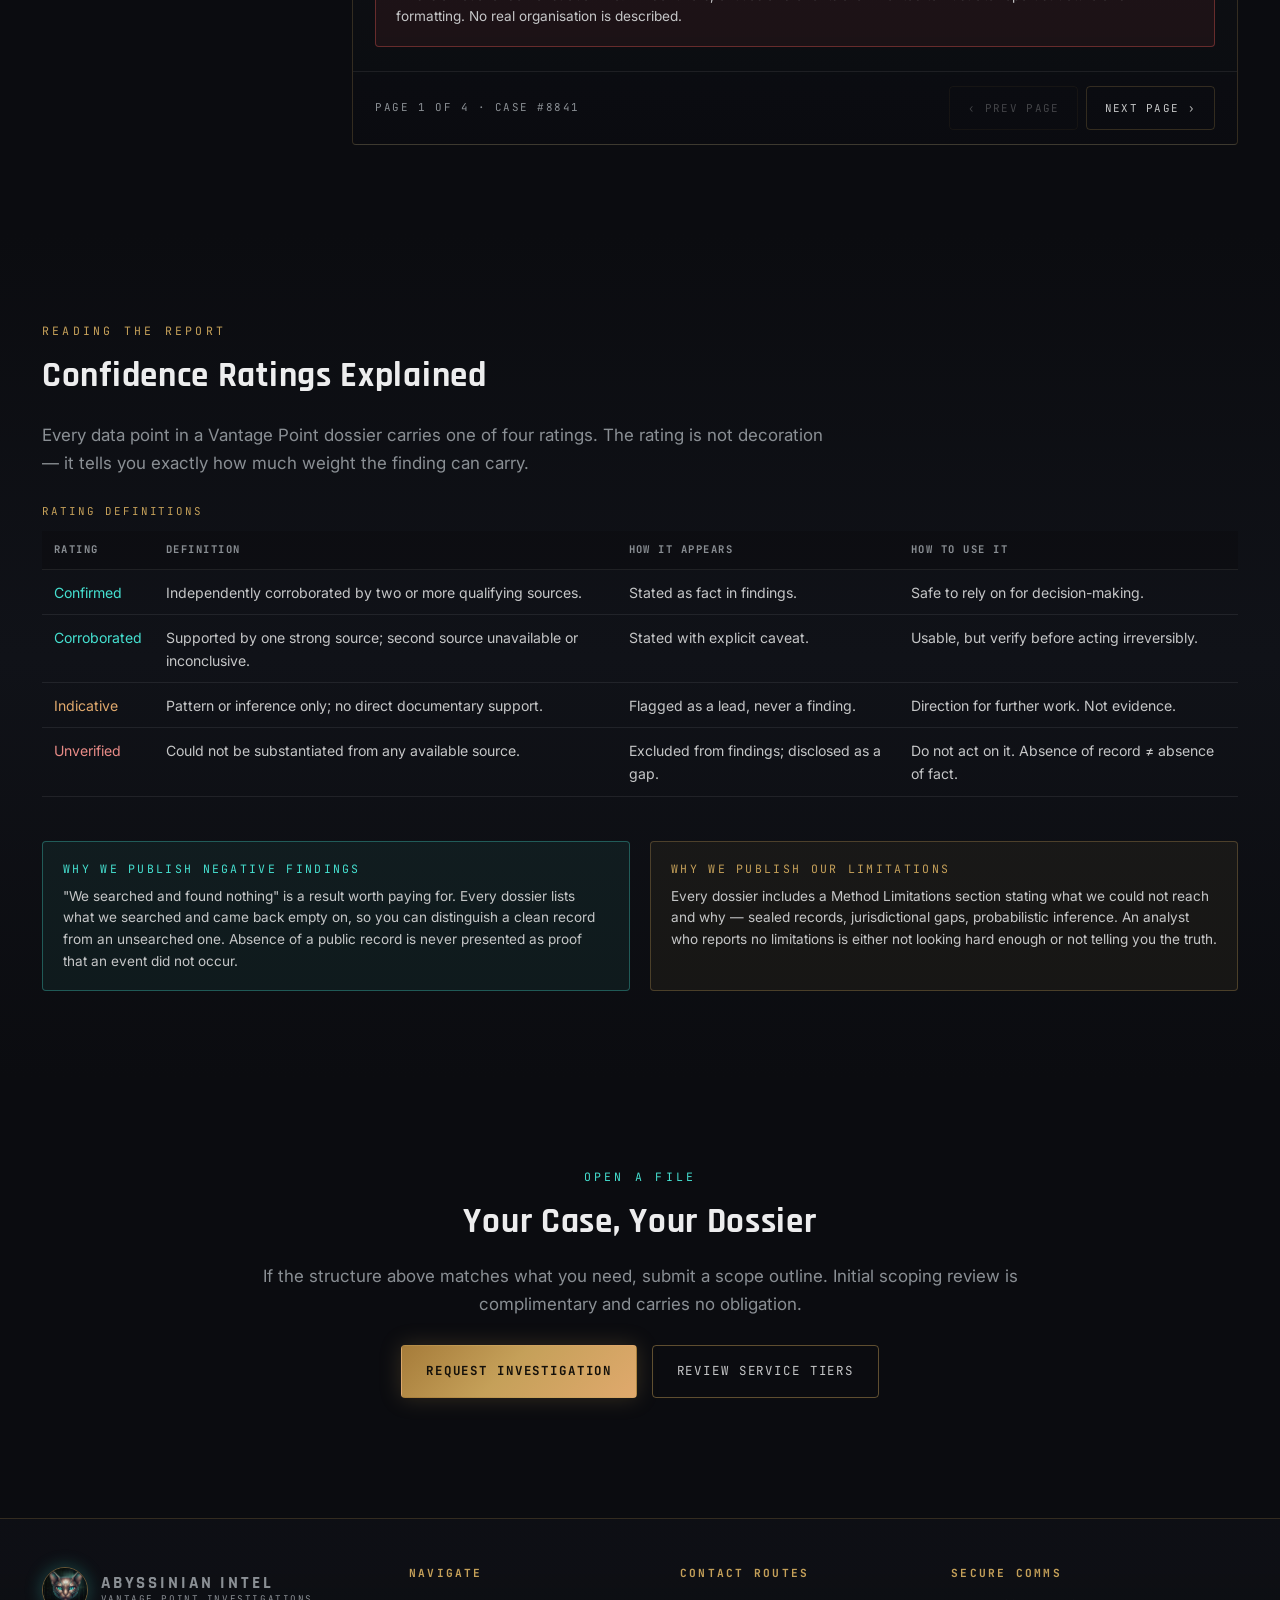
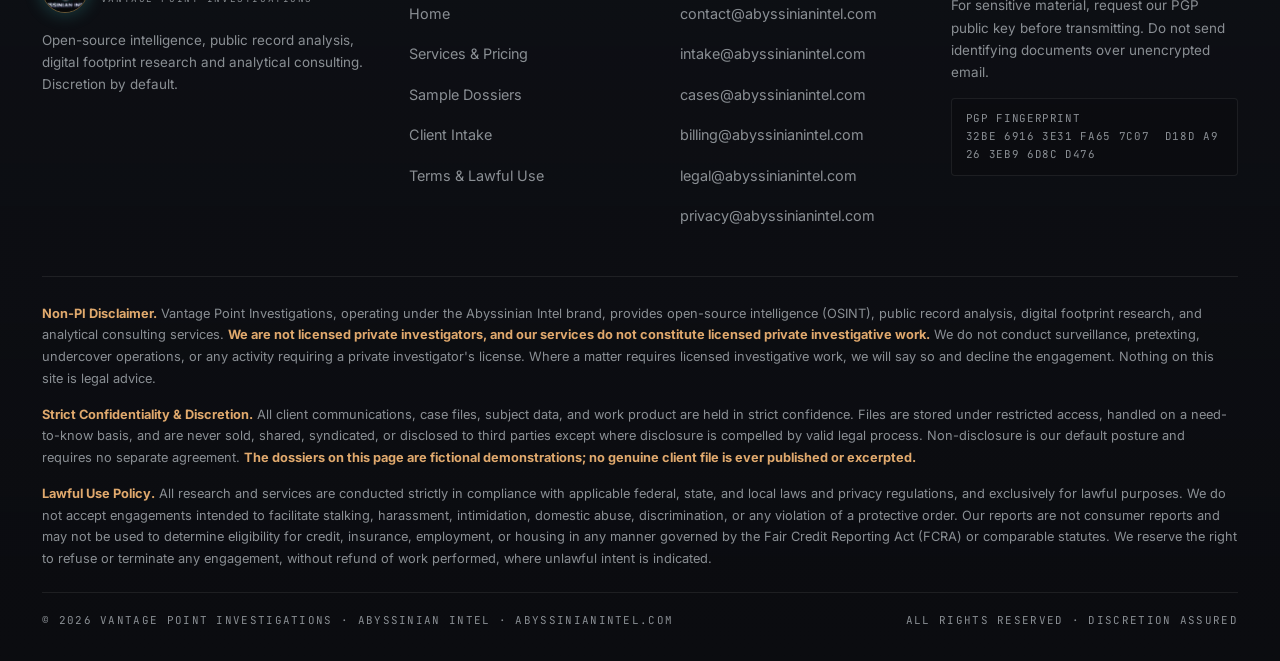
==== commit 87a5a66b: "input PGP keys to mine" ====
--- a/reports.html
+++ b/reports.html
@@ -254,8 +254,7 @@
         </p>
         <div class="pgp">
           PGP FINGERPRINT<br>
-          0000 0000 0000 0000 0000&nbsp; 0000 0000 0000 0000 0000<br>
-          <span class="dim">[ placeholder — key publication pending ]</span>
+          32BE 6916 3E31 FA65 7C07&nbsp; D18D A926 3EB9 6D8C D476<br>
         </div>
       </div>
     </div>
